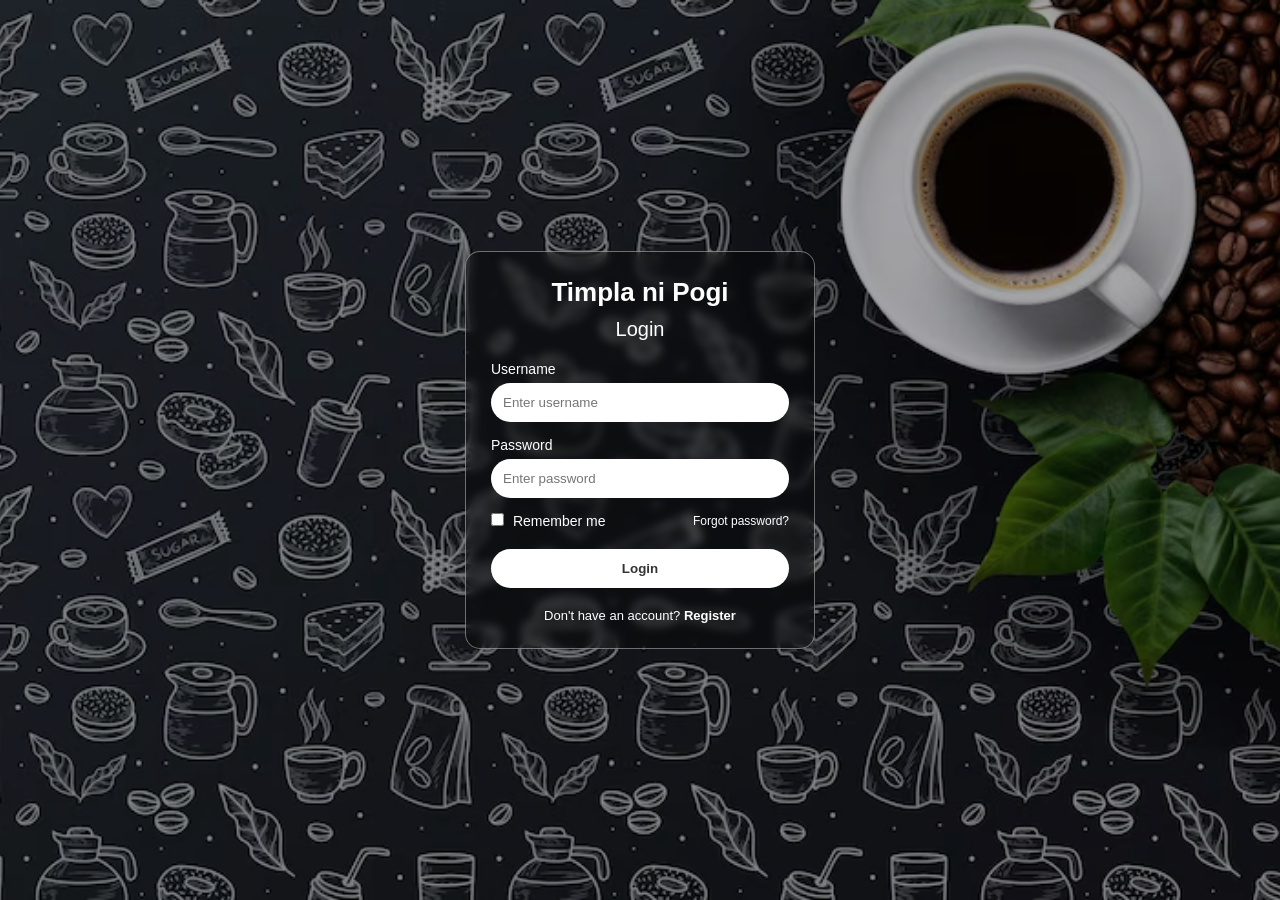
==== index.html @ a7772817 "Rename landing.html to index.html" ====
<!DOCTYPE html>
<html lang="en">
<head>
    <meta charset="UTF-8">
    <meta name="viewport" content="width=device-width, initial-scale=1.0">

    <title>Timpla ni Pogi</title>

    <link href="https://cdn.jsdelivr.net/npm/bootstrap@5.3.3/dist/css/bootstrap.min.css"
          rel="stylesheet">

    <style>
        * {
            box-sizing: border-box;
        }

        body {
            margin: 0;
            font-family: Arial, Helvetica, sans-serif;
            color: #4b2e20;
        }

        .navbar {
            background-color: rgba(255, 248, 235, 0.95);
        }

        .navbar-brand {
            font-weight: bold;
            color: #6f4e37;
            font-size: 22px;
        }

        .navbar-brand:hover {
            color: #4b2e20;
        }

        .nav-link {
            color: #5d4037;
            font-weight: 500;
        }

        .nav-link:hover {
            color: #a0522d;
        }

        .hero {
            min-height: 600px;
            background-image:
                linear-gradient(
                    rgba(60, 35, 20, 0.25),
                    rgba(60, 35, 20, 0.25)
                ),
                url("images/cafe.jpg");

            background-size: cover;
            background-position: center;

            display: flex;
            align-items: center;
        }

        .hero-content {
            max-width: 550px;
            padding: 40px;
        }

        #welcomeMessage {
            color: #fff8e7;
            font-size: 28px;
            font-weight: bold;
            margin-bottom: 15px;
        }

        .hero h1 {
            font-size: 50px;
            font-weight: bold;
            color: #fff8e7;
        }

        .hero p {
            font-size: 18px;
            color: white;
            line-height: 1.7;
        }

        .btn-cafe {
            background-color: #6f4e37;
            color: white;
            border: none;
            padding: 12px 25px;
            border-radius: 25px;
        }

        .btn-cafe:hover {
            background-color: #4b2e20;
            color: white;
        }

        .logout-btn {
            background-color: #a0522d;
            color: white !important;
            border-radius: 20px;
            padding: 8px 18px !important;
            margin-left: 10px;
        }

        .logout-btn:hover {
            background-color: #4b2e20;
        }

        .about {
            padding: 70px 0;
            background-color: #fff8e7;
        }

        .about img {
            width: 100%;
            height: 350px;
            object-fit: cover;
            border-radius: 15px;
        }

        .about h2 {
            color: #6f4e37;
            font-weight: bold;
        }

        .about p {
            line-height: 1.8;
        }

        .menu {
            padding: 70px 0;
            background-color: #f3e5d0;
        }

        .menu h2 {
            text-align: center;
            color: #6f4e37;
            margin-bottom: 40px;
            font-weight: bold;
        }

        .menu-card {
            background-color: white;
            border-radius: 15px;
            overflow: hidden;
            box-shadow: 0 5px 15px rgba(0,0,0,0.15);
            height: 100%;
        }

        .menu-card img {
            width: 100%;
            height: 220px;
            object-fit: cover;
        }

        .menu-card .card-body {
            padding: 20px;
        }

        .menu-card h5 {
            color: #6f4e37;
            font-weight: bold;
        }

        .price {
            color: #a0522d;
            font-weight: bold;
        }

        footer {
            background-color: #4b2e20;
            color: white;
            text-align: center;
            padding: 25px;
        }

        @media (max-width: 768px) {

            .hero {
                min-height: 650px;
                text-align: center;
            }

            .hero-content {
                padding: 25px;
            }

            .hero h1 {
                font-size: 38px;
            }

            #welcomeMessage {
                font-size: 23px;
            }

            .hero p {
                font-size: 16px;
            }

            .about {
                text-align: center;
            }

            .about img {
                height: 250px;
                margin-bottom: 25px;
            }

            .logout-btn {
                display: inline-block;
                margin-left: 0;
                margin-top: 5px;
            }
        }
    </style>
</head>

<body>

    <nav class="navbar navbar-expand-lg sticky-top">
        <div class="container">

            <a class="navbar-brand" href="#home">
                ☕ Timpla ni Pogi
            </a>

            <button class="navbar-toggler"
                    type="button"
                    data-bs-toggle="collapse"
                    data-bs-target="#navbarMenu"
                    aria-controls="navbarMenu"
                    aria-expanded="false"
                    aria-label="Toggle navigation">

                <span class="navbar-toggler-icon"></span>

            </button>

            <div class="collapse navbar-collapse" id="navbarMenu">

                <ul class="navbar-nav ms-auto">

                    <li class="nav-item">
                        <a class="nav-link" href="#home">Home</a>
                    </li>

                    <li class="nav-item">
                        <a class="nav-link" href="#about">About</a>
                    </li>

                    <li class="nav-item">
                        <a class="nav-link" href="#menu">Menu</a>
                    </li>

                    <li class="nav-item">
                        <a class="nav-link" href="#contact">Contact</a>
                    </li>

                    <li class="nav-item">
                        <a class="nav-link logout-btn" href="#" id="logout">
                            Logout
                        </a>
                    </li>

                </ul>

            </div>

        </div>
    </nav>


    <header class="hero" id="home">

        <div class="container">

            <div class="hero-content">

                <div id="welcomeMessage"></div>

                <h1>Welcome to Timpla ni Pogi</h1>

                <p>
                    A cozy place where great coffee, delicious food,
                    and relaxing moments come together.
                </p>

                <a href="#menu" class="btn btn-cafe">
                    Explore Our Menu
                </a>

            </div>

        </div>

    </header>


    <section class="about" id="about">

        <div class="container">

            <div class="row align-items-center g-5">

                <div class="col-md-6">

                    <img src="cafe interior.jpg"
                         alt="Cozy interior of Timpla ni Pogi">

                </div>

                <div class="col-md-6">

                    <h2>About Our Café</h2>

                    <p>
                        Timpla ni Pogi is a welcoming coffee shop designed
                        for coffee lovers, friends, students, and families.
                    </p>

                    <p>
                        We serve freshly brewed coffee, delicious and
                        tasty snacks in a comfortable environment.
                    </p>

                    <a href="#contact" class="btn btn-cafe">
                        Visit Us
                    </a>

                </div>

            </div>

        </div>

    </section>


    <section class="menu" id="menu">

        <div class="container">

            <h2>Our Popular Menu</h2>

            <div class="row g-4">

                <div class="col-md-4">

                    <div class="menu-card">

                        <img src="coffee.jpg"
                             alt="Freshly brewed cup of coffee">

                        <div class="card-body">

                            <h5>Fresh Coffee</h5>

                            <p>
                                Rich and freshly brewed coffee
                                made from quality beans.
                            </p>

                            <p class="price">₱50</p>

                        </div>

                    </div>

                </div>


                <div class="col-md-4">

                    <div class="menu-card">

                        <img src="french fries.jpg"
                             alt="Fresh baked french fries">

                        <div class="card-body">

                            <h5>French Fries</h5>

                            <p>
                                Delicious french fries
                                perfect with your coffee.
                            </p>

                            <p class="price">₱100</p>

                        </div>

                    </div>

                </div>


                <div class="col-md-4">

                    <div class="menu-card">

                        <img src="iced coffee.jpg"
                             alt="Cold iced coffee drink">

                        <div class="card-body">

                            <h5>Iced Coffee</h5>

                            <p>
                                A refreshing cold coffee drink
                                for a relaxing afternoon.
                            </p>

                            <p class="price">₱130</p>

                        </div>

                    </div>

                </div>

            </div>

        </div>

    </section>


    <section id="contact" class="py-5 text-center">

        <div class="container">

            <h2>Timpla ni Pogi</h2>

            <p>
                📍 Main Street, San Jose Batangas
            </p>

            <p>
                📞 0912-345-6789
            </p>

            <a href="mailto:timplanipogi@email.com"
               class="btn btn-cafe">
                Contact Us
            </a>

        </div>

    </section>


    <footer>

        <p class="mb-0">
            © 2026 Timpla ni Pogi. All Rights Reserved.
        </p>

    </footer>


    <script src="https://cdn.jsdelivr.net/npm/bootstrap@5.3.3/dist/js/bootstrap.bundle.min.js"></script>

    <script src="https://code.jquery.com/jquery-3.7.1.min.js"></script>


    <script>

        $(document).ready(function () {

            let username = sessionStorage.getItem("loggedInUser");

            if (!username) {

                window.location.href = "login.html";

                return;
            }

            $("#welcomeMessage").text("Welcome, " + username + "!");


            $("#logout").click(function (event) {

                event.preventDefault();

                sessionStorage.removeItem("loggedInUser");

                alert("You have been logged out.");

                window.location.href = "login.html";

            });

        });

    </script>

</body>
</html>
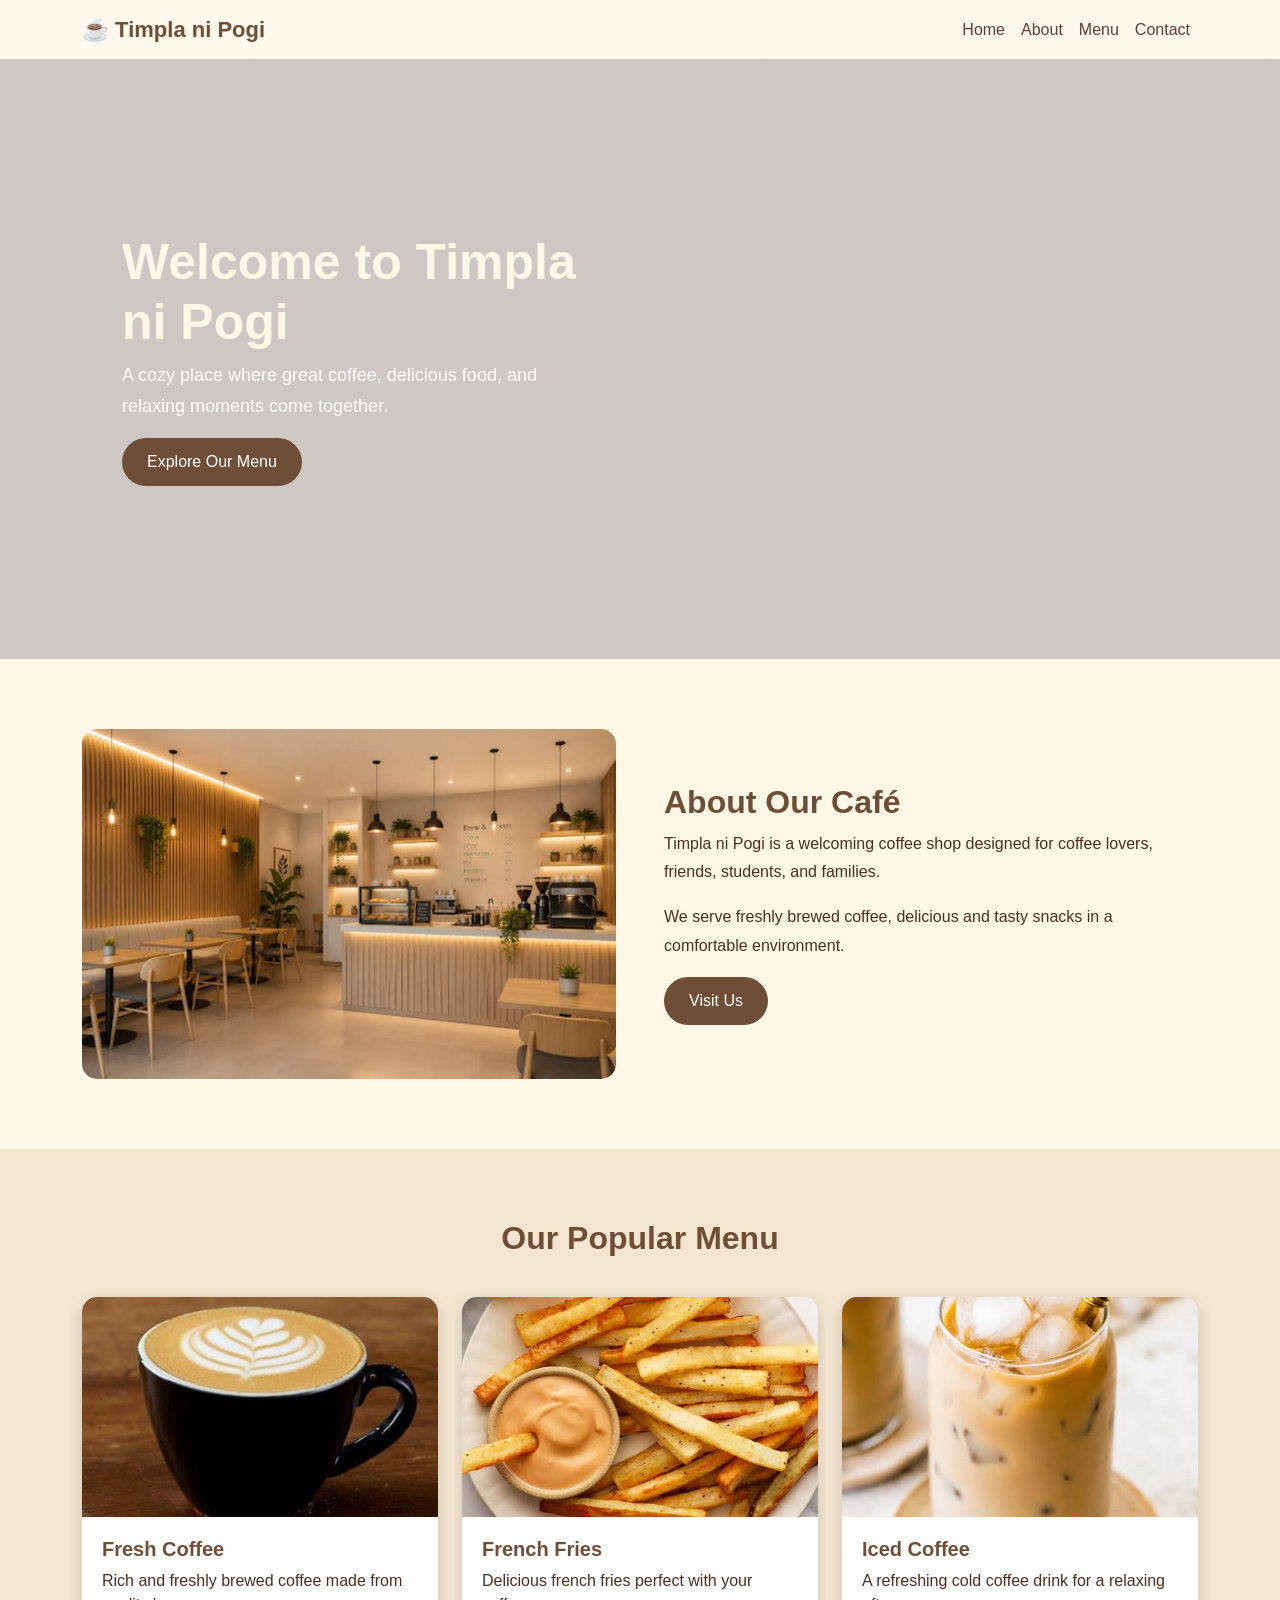
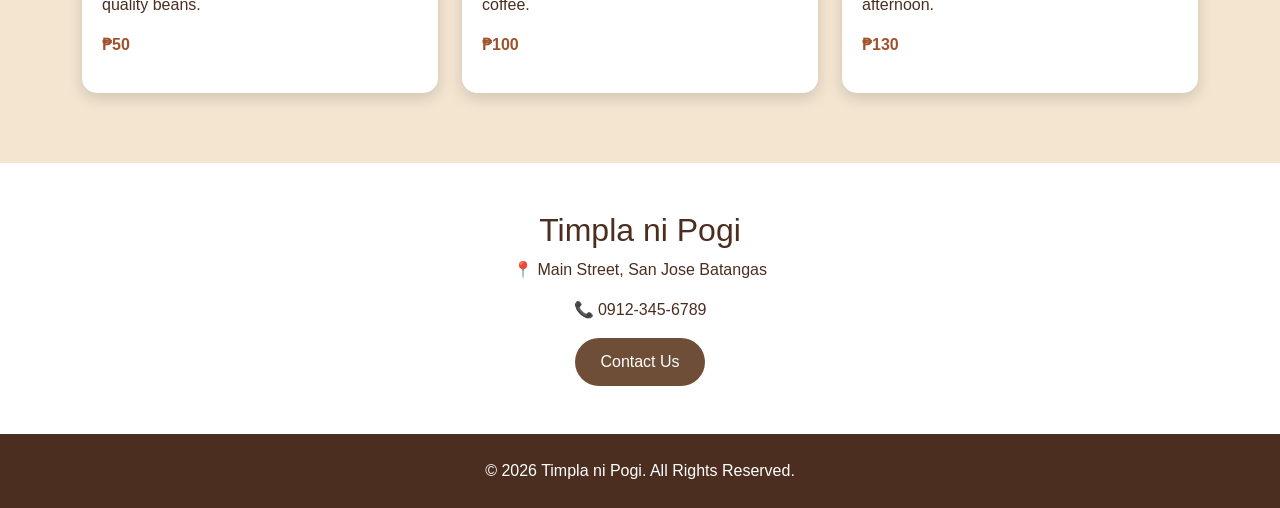
==== commit a38aba24: "Add files via upload" ====
--- a/index.html
+++ b/index.html
@@ -6,8 +6,7 @@
 
     <title>Timpla ni Pogi</title>
 
-    <link href="https://cdn.jsdelivr.net/npm/bootstrap@5.3.3/dist/css/bootstrap.min.css"
-          rel="stylesheet">
+    <link href="https://cdn.jsdelivr.net/npm/bootstrap@5.3.3/dist/css/bootstrap.min.css" rel="stylesheet">
 
     <style>
         * {
@@ -46,15 +45,12 @@
         .hero {
             min-height: 600px;
             background-image:
-                linear-gradient(
-                    rgba(60, 35, 20, 0.25),
-                    rgba(60, 35, 20, 0.25)
-                ),
+                linear-gradient(rgba(60, 35, 20, 0.25),
+                                rgba(60, 35, 20, 0.25)),
                 url("images/cafe.jpg");
 
             background-size: cover;
             background-position: center;
-
             display: flex;
             align-items: center;
         }
@@ -62,13 +58,6 @@
         .hero-content {
             max-width: 550px;
             padding: 40px;
-        }
-
-        #welcomeMessage {
-            color: #fff8e7;
-            font-size: 28px;
-            font-weight: bold;
-            margin-bottom: 15px;
         }
 
         .hero h1 {
@@ -96,18 +85,6 @@
             color: white;
         }
 
-        .logout-btn {
-            background-color: #a0522d;
-            color: white !important;
-            border-radius: 20px;
-            padding: 8px 18px !important;
-            margin-left: 10px;
-        }
-
-        .logout-btn:hover {
-            background-color: #4b2e20;
-        }
-
         .about {
             padding: 70px 0;
             background-color: #fff8e7;
@@ -191,10 +168,6 @@
                 font-size: 38px;
             }
 
-            #welcomeMessage {
-                font-size: 23px;
-            }
-
             .hero p {
                 font-size: 16px;
             }
@@ -207,12 +180,6 @@
                 height: 250px;
                 margin-bottom: 25px;
             }
-
-            .logout-btn {
-                display: inline-block;
-                margin-left: 0;
-                margin-top: 5px;
-            }
         }
     </style>
 </head>
@@ -222,7 +189,7 @@
     <nav class="navbar navbar-expand-lg sticky-top">
         <div class="container">
 
-            <a class="navbar-brand" href="#home">
+            <a class="navbar-brand" href="#">
                 ☕ Timpla ni Pogi
             </a>
 
@@ -233,13 +200,10 @@
                     aria-controls="navbarMenu"
                     aria-expanded="false"
                     aria-label="Toggle navigation">
-
                 <span class="navbar-toggler-icon"></span>
-
             </button>
 
             <div class="collapse navbar-collapse" id="navbarMenu">
-
                 <ul class="navbar-nav ms-auto">
 
                     <li class="nav-item">
@@ -258,27 +222,17 @@
                         <a class="nav-link" href="#contact">Contact</a>
                     </li>
 
-                    <li class="nav-item">
-                        <a class="nav-link logout-btn" href="#" id="logout">
-                            Logout
-                        </a>
-                    </li>
-
                 </ul>
-
             </div>
 
         </div>
     </nav>
 
-
     <header class="hero" id="home">
 
         <div class="container">
 
             <div class="hero-content">
-
-                <div id="welcomeMessage"></div>
 
                 <h1>Welcome to Timpla ni Pogi</h1>
 
@@ -305,10 +259,8 @@
             <div class="row align-items-center g-5">
 
                 <div class="col-md-6">
-
                     <img src="cafe interior.jpg"
                          alt="Cozy interior of Timpla ni Pogi">
-
                 </div>
 
                 <div class="col-md-6">
@@ -317,12 +269,14 @@
 
                     <p>
                         Timpla ni Pogi is a welcoming coffee shop designed
-                        for coffee lovers, friends, students, and families.
+                        for coffee lovers, friends, students, and
+                        families.
                     </p>
 
                     <p>
                         We serve freshly brewed coffee, delicious and
-                        tasty snacks in a comfortable environment.
+                        tasty snacks in a comfortable
+                        environment.
                     </p>
 
                     <a href="#contact" class="btn btn-cafe">
@@ -336,7 +290,6 @@
         </div>
 
     </section>
-
 
     <section class="menu" id="menu">
 
@@ -441,7 +394,7 @@
                 📞 0912-345-6789
             </p>
 
-            <a href="mailto:timplanipogi@email.com"
+            <a href="timplanipogi@email.com"
                class="btn btn-cafe">
                 Contact Us
             </a>
@@ -450,52 +403,36 @@
 
     </section>
 
-
     <footer>
-
         <p class="mb-0">
             © 2026 Timpla ni Pogi. All Rights Reserved.
         </p>
-
     </footer>
 
 
-    <script src="https://cdn.jsdelivr.net/npm/bootstrap@5.3.3/dist/js/bootstrap.bundle.min.js"></script>
+    <script src="https://cdn.jsdelivr.net/npm/bootstrap@5.3.3/dist/js/bootstrap.bundle.min.js">
+    </script>
 
     <script src="https://code.jquery.com/jquery-3.7.1.min.js"></script>
 
-
-    <script>
-
-        $(document).ready(function () {
-
-            let username = sessionStorage.getItem("loggedInUser");
-
-            if (!username) {
-
-                window.location.href = "login.html";
-
-                return;
-            }
-
-            $("#welcomeMessage").text("Welcome, " + username + "!");
-
-
-            $("#logout").click(function (event) {
-
-                event.preventDefault();
-
-                sessionStorage.removeItem("loggedInUser");
-
-                alert("You have been logged out.");
-
-                window.location.href = "login.html";
-
-            });
-
-        });
-
-    </script>
-
+<script>
+$(document).ready(function () {
+
+    $("#loginForm").submit(function (event) {
+        event.preventDefault();
+
+        let username = $("#username").val().trim();
+        let password = $("#password").val().trim();
+
+        if (username === "admin" && password === "12345") {
+            alert("Login successful!");
+            window.location.href = "landing.html";
+        } else {
+            alert("Invalid username or password.");
+        }
+    });
+
+});
+</script>
 </body>
 </html>
